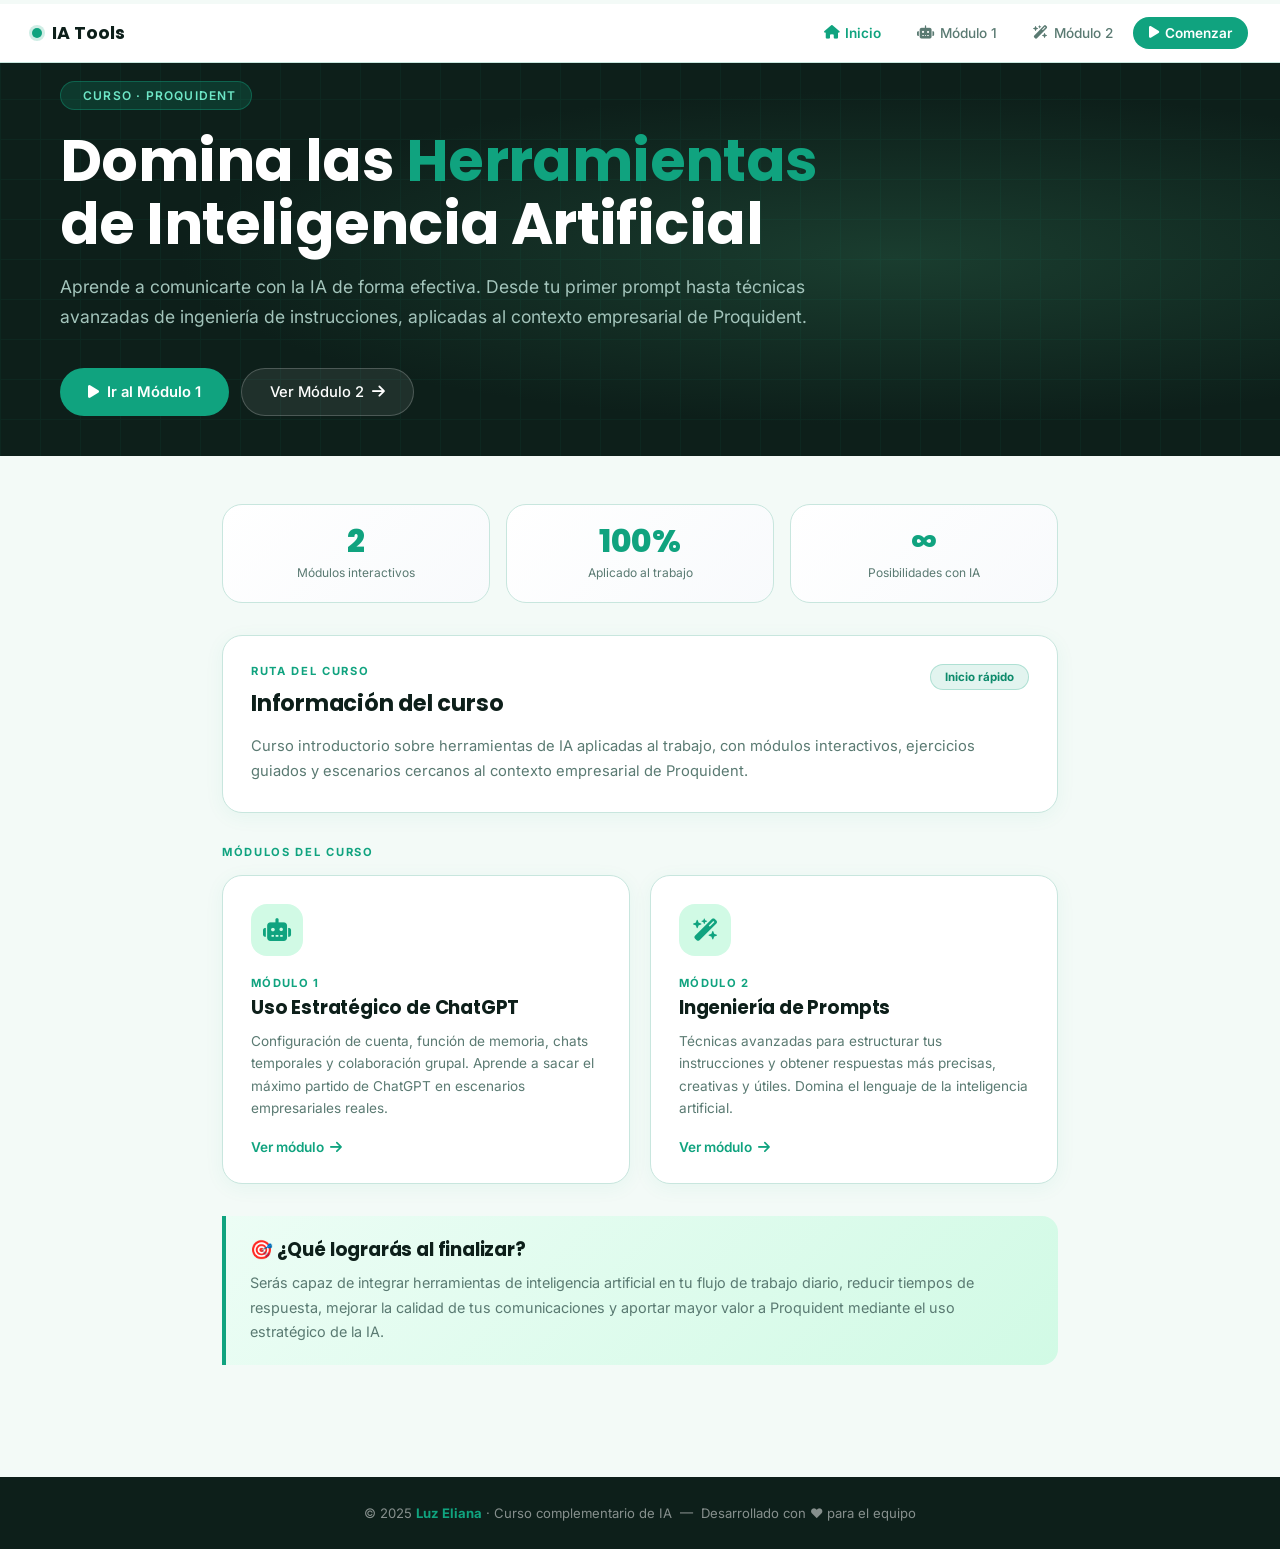
==== Index.html @ 1dbb69ea "Subir proyecto" ====
<!DOCTYPE html>
<html lang="es">

<head>
  <meta charset="UTF-8">
  <meta name="viewport" content="width=device-width, initial-scale=1.0">
  <meta name="description"
    content="Curso introductorio sobre herramientas de IA aplicadas al trabajo en Proquident. Aprende ChatGPT e ingeniería de prompts.">
  <title>Curso IA  · Proquident</title>
  <link rel="preconnect" href="https://fonts.googleapis.com">
  <link rel="preconnect" href="https://fonts.gstatic.com" crossorigin>
  <link
    href="https://fonts.googleapis.com/css2?family=Inter:opsz,wght@14..32,300;14..32,400;14..32,500;14..32,600;14..32,700&family=Poppins:wght@500;600;700;800&display=swap"
    rel="stylesheet">
  <link rel="stylesheet" href="https://cdnjs.cloudflare.com/ajax/libs/font-awesome/6.4.0/css/all.min.css">
  <link rel="stylesheet" href="CSS/styleindex.css">
  <link rel="stylesheet" href="CSS/style.css">
 
</head>

<body style="background: var(--bg);">

  <div id="progress-bar"></div>

  <!-- NAV -->
  <nav class="top-nav">
    <a href="#" class="nav-brand">
      <div class="nav-brand-dot"></div>
      IA Tools
    </a>
    <ul class="nav-links">
      <li><a href="#" class="active"><i class="fa-solid fa-house"></i> Inicio</a></li>
      <li><a href="Modulo1.html"><i class="fa-solid fa-robot"></i> Módulo 1</a></li>
      <li><a href="pagina2.html"><i class="fa-solid fa-wand-magic-sparkles"></i> Módulo 2</a></li>
      <li><a href="Modulo1.html" class="nav-cta"><i class="fa-solid fa-play"></i> Comenzar</a></li>
    </ul>
  </nav>

  <!-- HERO -->
  <header class="hero">
    <div class="hero-grid"></div>
    <div class="hero-inner">
      <div class="hero-badge"><i class="fa-solid fa-sparkles"></i> Curso · Proquident</div>
      <h1>Domina las <span>Herramientas</span><br>de Inteligencia Artificial</h1>
      <p class="hero-desc">
        Aprende a comunicarte con la IA de forma efectiva. Desde tu primer prompt hasta técnicas avanzadas de
        ingeniería de instrucciones, aplicadas al contexto empresarial de Proquident.
      </p>
      <div class="hero-actions">
        <a href="Modulo1.html" class="btn-hero-primary">
          <i class="fa-solid fa-play"></i> Ir al Módulo 1
        </a>
        <a href="pagina2.html" class="btn-hero-outline">
          Ver Módulo 2 <i class="fa-solid fa-arrow-right"></i>
        </a>
      </div>
    </div>
  </header>

  <!-- MAIN -->
  <main class="index-main">

    <!-- Stats -->
    <div class="stats-row reveal">
      <div class="stat-card">
        <div class="stat-number">2</div>
        <div class="stat-label">Módulos interactivos</div>
      </div>
      <div class="stat-card">
        <div class="stat-number">100%</div>
        <div class="stat-label">Aplicado al trabajo</div>
      </div>
      <div class="stat-card">
        <div class="stat-number">∞</div>
        <div class="stat-label">Posibilidades con IA</div>
      </div>
    </div>

    <!-- Course info panel -->
    <div class="info-panel reveal">
      <div class="info-panel-header">
        <div>
          <span class="section-label">Ruta del curso</span>
          <h2>Información del curso</h2>
        </div>
        <span class="badge-pill">Inicio rápido</span>
      </div>
      <p>Curso introductorio sobre herramientas de IA aplicadas al trabajo, con módulos interactivos, ejercicios
        guiados y escenarios cercanos al contexto empresarial de Proquident.</p>
    </div>

    <!-- Modules grid -->
    <span class="section-label reveal" style="margin-bottom: 16px; display: block;">Módulos del curso</span>
    <div class="modules-grid">
      <a href="Modulo1.html" class="module-card reveal">
        <div class="module-card-icon">
          <i class="fa-solid fa-robot"></i>
        </div>
        <div class="module-num">Módulo 1</div>
        <h3>Uso Estratégico de ChatGPT</h3>
        <p>Configuración de cuenta, función de memoria, chats temporales y colaboración grupal. Aprende a sacar el
          máximo partido de ChatGPT en escenarios empresariales reales.</p>
        <span class="module-card-link">Ver módulo <i class="fa-solid fa-arrow-right"></i></span>
      </a>

      <a href="pagina2.html" class="module-card reveal">
        <div class="module-card-icon">
          <i class="fa-solid fa-wand-magic-sparkles"></i>
        </div>
        <div class="module-num">Módulo 2</div>
        <h3>Ingeniería de Prompts</h3>
        <p>Técnicas avanzadas para estructurar tus instrucciones y obtener respuestas más precisas, creativas y
          útiles. Domina el lenguaje de la inteligencia artificial.</p>
        <span class="module-card-link">Ver módulo <i class="fa-solid fa-arrow-right"></i></span>
      </a>
    </div>

    <!-- Objective -->
    <div class="objective-block reveal">
      <h2>🎯 ¿Qué lograrás al finalizar?</h2>
      <p>Serás capaz de integrar herramientas de inteligencia artificial en tu flujo de trabajo diario, reducir
        tiempos de respuesta, mejorar la calidad de tus comunicaciones y aportar mayor valor a Proquident mediante el
        uso estratégico de la IA.</p>
    </div>

  </main>

  <!-- FOOTER -->
  <footer class="site-footer">
    © 2025 <strong>Luz Eliana</strong> · Curso complementario de IA &nbsp;—&nbsp; Desarrollado con ♥ para el equipo
  </footer>

  <script>
    // Progress bar
    window.addEventListener('scroll', () => {
      const doc = document.documentElement;
      const scrolled = doc.scrollTop / (doc.scrollHeight - doc.clientHeight);
      document.getElementById('progress-bar').style.width = (scrolled * 100) + '%';
    });

    // Reveal on scroll
    const reveals = document.querySelectorAll('.reveal');
    const observer = new IntersectionObserver(entries => {
      entries.forEach((entry, i) => {
        if (entry.isIntersecting) {
          setTimeout(() => entry.target.classList.add('visible'), i * 80);
        }
      });
    }, { threshold: 0.1 });
    reveals.forEach(el => observer.observe(el));
  </script>

</body>

</html>
---- CSS/styleindex.css ----
/* ── Estilos exclusivos del Index ── */

    /* Barra de progreso de lectura */
    #progress-bar {
      position: fixed;
      top: 0;
      left: 0;
      height: 4px;
      background: linear-gradient(90deg, var(--green), #ff6b35);
      width: 0%;
      transition: width .2s ease;
      z-index: 1000;
    }

    /* ── NAV ── */
    .top-nav {
      background: #fff;
      border-bottom: 1px solid var(--border);
      position: sticky;
      top: 4px;
      z-index: 100;
      padding: 0 32px;
      display: flex;
      align-items: center;
      justify-content: space-between;
    }

    .nav-brand {
      display: flex;
      align-items: center;
      gap: 10px;
      font-family: 'Poppins', sans-serif;
      font-weight: 700;
      font-size: 1.1rem;
      color: var(--ink);
      padding: 16px 0;
      text-decoration: none;
    }

    .nav-brand-dot {
      width: 10px;
      height: 10px;
      background: var(--green);
      border-radius: 50%;
      box-shadow: 0 0 0 3px rgba(16, 163, 127, 0.2);
    }

    .nav-links {
      display: flex;
      align-items: center;
      gap: 4px;
      list-style: none;
    }

    .nav-links a {
      display: inline-flex;
      align-items: center;
      gap: 6px;
      padding: 8px 16px;
      border-radius: 999px;
      font-family: 'Inter', sans-serif;
      font-size: .85rem;
      font-weight: 500;
      color: var(--muted);
      text-decoration: none;
      transition: all .2s;
    }

    .nav-links a:hover {
      color: var(--green);
      background: var(--light-mint);
    }

    .nav-links a.active {
      color: var(--green);
      font-weight: 600;
    }

    .nav-cta {
      background: var(--green) !important;
      color: #fff !important;
      font-weight: 600 !important;
    }

    .nav-cta:hover {
      background: var(--green-d) !important;
      box-shadow: 0 4px 14px rgba(16, 163, 127, .3);
    }

    @media (max-width: 640px) {
      .top-nav {
        padding: 0 16px;
      }

      .nav-links {
        gap: 2px;
      }

      .nav-links a {
        padding: 6px 10px;
        font-size: .78rem;
      }
    }

    /* ── HERO (mismo estilo que Módulo 1) ── */
    .hero {
      background: var(--ink);
      color: #fff;
      padding: 60px 32px 64px;
      position: relative;
      overflow: hidden;
    }

    .hero::before {
      content: '';
      position: absolute;
      inset: 0;
      background: radial-gradient(ellipse 80% 60% at 60% 50%, #1a3d2f 0%, transparent 70%);
    }

    .hero-grid {
      position: absolute;
      inset: 0;
      opacity: .06;
      background-image: linear-gradient(var(--green) 1px, transparent 1px),
        linear-gradient(90deg, var(--green) 1px, transparent 1px);
      background-size: 40px 40px;
    }

    .hero-inner {
      position: relative;
      max-width: 900px;
      margin: 0 auto;
    }

    .hero-badge {
      display: inline-flex;
      align-items: center;
      gap: 8px;
      background: rgba(16, 163, 127, .2);
      border: 1px solid rgba(16, 163, 127, .4);
      color: #6ee7c7;
      font-size: .75rem;
      font-weight: 600;
      letter-spacing: .1em;
      text-transform: uppercase;
      padding: 6px 14px;
      border-radius: 999px;
      margin-bottom: 24px;
    }

    .hero h1 {
      font-family: 'Poppins', sans-serif;
      font-size: clamp(2rem, 5vw, 3.4rem);
      font-weight: 800;
      line-height: 1.1;
      margin-bottom: 16px;
    }

    .hero h1 span {
      color: var(--green);
    }

    .hero-desc {
      font-size: 1.05rem;
      color: #a3c4bb;
      max-width: 680px;
      line-height: 1.7;
      margin-bottom: 36px;
    }

    .hero-actions {
      display: flex;
      flex-wrap: wrap;
      gap: 12px;
    }

    .btn-hero-primary {
      display: inline-flex;
      align-items: center;
      gap: 8px;
      background: var(--green);
      color: #fff;
      font-family: 'Inter', sans-serif;
      font-size: .92rem;
      font-weight: 600;
      padding: 14px 28px;
      border-radius: 999px;
      text-decoration: none;
      transition: all .2s;
    }

    .btn-hero-primary:hover {
      background: var(--green-d);
      transform: translateY(-1px);
      box-shadow: 0 8px 24px rgba(16, 163, 127, .4);
    }

    .btn-hero-outline {
      display: inline-flex;
      align-items: center;
      gap: 8px;
      background: rgba(255, 255, 255, .08);
      color: #fff;
      font-family: 'Inter', sans-serif;
      font-size: .92rem;
      font-weight: 500;
      padding: 14px 28px;
      border-radius: 999px;
      border: 1px solid rgba(255, 255, 255, .2);
      text-decoration: none;
      transition: all .2s;
    }

    .btn-hero-outline:hover {
      background: rgba(255, 255, 255, .14);
    }

    /* ── MAIN CONTENT ── */
    .index-main {
      max-width: 900px;
      margin: 0 auto;
      padding: 48px 32px 80px;
    }

    @media (max-width: 768px) {
      .index-main {
        padding: 32px 16px 64px;
      }
    }

    /* Section label */
    .section-label {
      font-size: .7rem;
      font-weight: 700;
      letter-spacing: .15em;
      text-transform: uppercase;
      color: var(--green);
      margin-bottom: 6px;
      display: block;
    }

    /* Module cards grid */
    .modules-grid {
      display: grid;
      grid-template-columns: 1fr 1fr;
      gap: 20px;
      margin-bottom: 32px;
    }

    @media (max-width: 640px) {
      .modules-grid {
        grid-template-columns: 1fr;
      }
    }

    .module-card {
      background: var(--card);
      border: 1px solid var(--border);
      border-radius: 20px;
      padding: 28px;
      box-shadow: 0 4px 20px rgba(16, 163, 127, .06);
      transition: transform .2s, box-shadow .2s, border-color .2s;
      text-decoration: none;
      color: inherit;
      display: flex;
      flex-direction: column;
    }

    .module-card:hover {
      transform: translateY(-3px);
      box-shadow: 0 8px 30px rgba(16, 163, 127, .14);
      border-color: var(--green);
    }

    .module-card-icon {
      width: 52px;
      height: 52px;
      background: var(--green-l);
      border-radius: 16px;
      display: flex;
      align-items: center;
      justify-content: center;
      margin-bottom: 20px;
    }

    .module-card-icon i {
      font-size: 1.4rem;
      color: var(--green);
    }

    .module-num {
      font-size: .7rem;
      font-weight: 700;
      letter-spacing: .12em;
      text-transform: uppercase;
      color: var(--green);
      margin-bottom: 6px;
    }

    .module-card h3 {
      font-family: 'Poppins', sans-serif;
      font-size: 1.15rem;
      font-weight: 700;
      color: var(--ink);
      margin-bottom: 10px;
      line-height: 1.3;
    }

    .module-card p {
      font-size: .85rem;
      color: var(--muted);
      line-height: 1.65;
      flex: 1;
      margin-bottom: 20px;
    }

    .module-card-link {
      display: inline-flex;
      align-items: center;
      gap: 6px;
      font-size: .85rem;
      font-weight: 600;
      color: var(--green);
      transition: gap .2s;
    }

    .module-card:hover .module-card-link {
      gap: 10px;
    }

    /* Info panel (single wide) */
    .info-panel {
      background: var(--card);
      border: 1px solid var(--border);
      border-radius: 20px;
      padding: 28px;
      box-shadow: 0 4px 20px rgba(16, 163, 127, .06);
      margin-bottom: 32px;
    }

    .info-panel-header {
      display: flex;
      align-items: flex-start;
      justify-content: space-between;
      gap: 16px;
      margin-bottom: 14px;
    }

    .info-panel-header h2 {
      font-family: 'Poppins', sans-serif;
      font-size: 1.4rem;
      font-weight: 700;
      color: var(--ink);
    }

    .badge-pill {
      flex-shrink: 0;
      background: rgba(16, 163, 127, .12);
      color: var(--green-d);
      border: 1px solid rgba(16, 163, 127, .25);
      font-size: .72rem;
      font-weight: 700;
      padding: 5px 14px;
      border-radius: 999px;
    }

    .info-panel>p {
      font-size: .92rem;
      color: var(--muted);
      line-height: 1.7;
    }

    /* Objective highlight */
    .objective-block {
      background: linear-gradient(135deg, #ecfdf5, #d1fae5);
      border-left: 4px solid var(--green);
      border-radius: 0 16px 16px 0;
      padding: 20px 24px;
      margin-bottom: 32px;
    }

    .objective-block h2 {
      font-family: 'Poppins', sans-serif;
      font-size: 1.15rem;
      font-weight: 700;
      color: var(--ink);
      margin-bottom: 8px;
    }

    .objective-block p {
      font-size: .9rem;
      color: var(--muted);
      line-height: 1.7;
    }

    /* Stats row */
    .stats-row {
      display: grid;
      grid-template-columns: repeat(3, 1fr);
      gap: 16px;
      margin-bottom: 32px;
    }

    @media (max-width: 500px) {
      .stats-row {
        grid-template-columns: 1fr;
      }
    }

    .stat-card {
      background: linear-gradient(135deg, #fff 0%, var(--soft-gray) 100%);
      border: 1px solid var(--border);
      border-radius: 20px;
      padding: 20px;
      text-align: center;
      transition: transform .2s;
    }

    .stat-card:hover {
      transform: translateY(-3px);
    }

    .stat-number {
      font-family: 'Poppins', sans-serif;
      font-size: 2rem;
      font-weight: 800;
      color: var(--green);
      line-height: 1;
    }

    .stat-label {
      font-size: .78rem;
      color: var(--muted);
      margin-top: 8px;
      line-height: 1.4;
    }

    /* Footer */
    .site-footer {
      background: var(--ink);
      color: rgba(255, 255, 255, .5);
      text-align: center;
      padding: 28px 32px;
      font-size: .82rem;
      font-family: 'Inter', sans-serif;
    }

    .site-footer strong {
      color: var(--green);
    }

    /* Reveal animation */
    .reveal {
      opacity: 0;
      transform: translateY(20px);
      transition: opacity .5s ease, transform .5s ease;
    }

    .reveal.visible {
      opacity: 1;
      transform: translateY(0);
    }
---- CSS/style.css ----
/* ============================================
           CSS OPTIMIZADO - Solo estilos que se usan
        ============================================ */
:root {
    --green: #10a37f;
    --green-d: #0d8a6b;
    --green-l: #d1fae5;
    --ink: #0d1f1a;
    --muted: #5a7a72;
    --bg: #f3faf7;
    --card: #ffffff;
    --border: #c8e6de;
    --accent: #ff6b35;
    --soft-gray: #f8fafc;
    --light-mint: #ecfdf5;
}

*,
*::before,
*::after {
    box-sizing: border-box;
    margin: 0;
    padding: 0;
}

body {
    color: var(--ink);
    overflow-x: hidden;
    font-family: 'Inter', sans-serif;
}

h1,
h2,
h3,
.section-title,
.hero h1,
.case-title,
.stat-number,
.timeline .tl-year {
    font-family: 'Poppins', sans-serif;
    font-weight: 700;
    letter-spacing: -0.01em;
}

/* Progress Bar */
#progress-bar {
    position: fixed;
    top: 0;
    left: 0;
    height: 4px;
    background: linear-gradient(90deg, var(--green), var(--accent));
    width: 0%;
    transition: width .3s ease;
    z-index: 1000;
}

/* Toast */
#toast {
    position: fixed;
    bottom: 24px;
    right: 24px;
    background: var(--ink);
    color: #fff;
    padding: 12px 20px;
    border-radius: 12px;
    font-size: .85rem;
    transform: translateY(80px);
    opacity: 0;
    transition: all .3s;
    z-index: 9999;
    display: flex;
    align-items: center;
    gap: 10px;
}

#toast.show {
    transform: translateY(0);
    opacity: 1;
}

#toast i {
    color: var(--green);
}

/* Hero */
.hero {
    background: var(--ink);
    color: #fff;
    padding: 20px 22px 40px;
    position: relative;
    overflow: hidden;
}

.hero::before {
    content: '';
    position: absolute;
    inset: 0;
    background: radial-gradient(ellipse 80% 60% at 70% 50%, #1a3d2f 0%, transparent 70%);
}

.hero-grid {
    position: absolute;
    inset: 0;
    opacity: .06;
    background-image: linear-gradient(var(--green) 1px, transparent 1px),
        linear-gradient(90deg, var(--green) 1px, transparent 1px);
    background-size: 40px 40px;
}

.hero-inner {
    position: relative;
    max-width: 1200px;
    margin: 0 auto;
    padding: 0 20px;
}

.hero-badge {
    display: inline-flex;
    align-items: center;
    gap: 8px;
    background: rgba(16, 163, 127, .2);
    border: 1px solid rgba(16, 163, 127, .4);
    color: #6ee7c7;
    font-size: .75rem;
    font-weight: 600;
    letter-spacing: .1em;
    text-transform: uppercase;
    padding: 6px 14px;
    border-radius: 999px;
    margin-bottom: 20px;
}

.hero h1 {
    font-size: clamp(2rem, 5vw, 3.6rem);
    line-height: 1.1;
    margin-bottom: 16px;
}

.hero h1 span {
    color: var(--green);
}

.hero p {
    font-size: 1.1rem;
    color: #a3c4bb;
    max-width: 760px;
    line-height: 1.7;
}

/* Tab Nav */
.tab-nav {
    background: #fff;
    border-bottom: 1px solid var(--border);
    position: sticky;
    top: 4px;
    z-index: 100;
    padding: 0 24px;
    overflow-x: auto;
    white-space: nowrap;
}

.tab-nav::-webkit-scrollbar {
    height: 0;
}

.tab-btn {
    display: inline-flex;
    align-items: center;
    gap: 8px;
    padding: 16px 20px;
    border: none;
    background: none;
    font-family: 'Inter', sans-serif;
    font-size: .85rem;
    font-weight: 500;
    color: var(--muted);
    cursor: pointer;
    border-bottom: 3px solid transparent;
    transition: all .2s;
    white-space: nowrap;
}

.tab-btn:hover {
    color: var(--green);
}

.tab-btn.active {
    color: var(--green);
    border-bottom-color: var(--green);
    font-weight: 600;
}

.tab-btn i {
    font-size: .9rem;
}

/* Main Layout */
main {
    max-width: 1200px;
    margin: 0 auto;
    padding: 40px 24px 80px;
}

@media (max-width: 768px) {
    main {
        padding: 24px 16px 60px;
    }
}

/* Sections */
.section {
    display: none;
    animation: fadeUp .4s ease;
}

.section.active {
    display: block;
}

@keyframes fadeUp {
    from {
        opacity: 0;
        transform: translateY(16px);
    }

    to {
        opacity: 1;
        transform: translateY(0);
    }
}

.section-header {
    margin-bottom: 32px;
}

.section-label {
    font-size: .7rem;
    font-weight: 700;
    letter-spacing: .15em;
    text-transform: uppercase;
    color: var(--green);
    margin-bottom: 8px;
}

.section-title {
    font-size: 2rem;
    font-weight: 800;
    color: var(--ink);
    line-height: 1.2;
}

@media (max-width: 640px) {
    .section-title {
        font-size: 1.5rem;
    }
}

.section-desc {
    color: var(--muted);
    margin-top: 10px;
    line-height: 1.7;
    font-size: .95rem;
    text-align: justify;
}

/* Cards */
.card {
    background: var(--card);
    border: 1px solid var(--border);
    border-radius: 20px;
    padding: 28px;
    box-shadow: 0 4px 20px rgba(16, 163, 127, .06);
    transition: transform .2s, box-shadow .2s;
}

.card:hover {
    transform: translateY(-2px);
    box-shadow: 0 8px 30px rgba(16, 163, 127, .12);
}

@media (max-width: 640px) {
    .card {
        padding: 20px;
    }
}

/* Grids */
.grid-2 {
    display: grid;
    grid-template-columns: 1fr 1fr;
    gap: 20px;
}

@media (max-width: 768px) {
    .grid-2 {
        grid-template-columns: 1fr;
        gap: 16px;
    }
}

/* Icon Box */
.icon-box {
    width: 48px;
    height: 48px;
    border-radius: 14px;
    background: var(--green-l);
    display: flex;
    align-items: center;
    justify-content: center;
    margin-bottom: 16px;
}

.icon-box i {
    color: var(--green);
    font-size: 1.2rem;
}

/* Step List */
.step-list {
    list-style: none;
}

.step-list li {
    display: flex;
    align-items: flex-start;
    gap: 14px;
    padding: 14px 0;
    border-bottom: 1px solid #f0f0f0;
}

.step-list li:last-child {
    border: none;
}

.step-num {
    min-width: 28px;
    height: 28px;
    border-radius: 50%;
    background: var(--ink);
    color: #fff;
    display: flex;
    align-items: center;
    justify-content: center;
    font-size: .75rem;
    font-weight: 700;
    flex-shrink: 0;
    margin-top: 2px;
}

.step-text strong {
    display: block;
    font-size: .9rem;
    margin-bottom: 2px;
}

.step-text p {
    font-size: .83rem;
    color: var(--muted);
    line-height: 1.5;
}

/* Accordion */
.accordion {
    border: 1px solid var(--border);
    border-radius: 16px;
    overflow: hidden;
}

.acc-item {
    border-bottom: 1px solid var(--border);
}

.acc-item:last-child {
    border: none;
}

.acc-trigger {
    width: 100%;
    display: flex;
    align-items: center;
    justify-content: space-between;
    padding: 18px 24px;
    background: none;
    border: none;
    cursor: pointer;
    font-family: 'Inter', sans-serif;
    font-size: .9rem;
    font-weight: 500;
    color: var(--ink);
    text-align: left;
    transition: background .2s;
}

.acc-trigger:hover {
    background: var(--green-l);
}

.acc-trigger .chevron {
    transition: transform .3s;
    color: var(--green);
}

.acc-trigger.open .chevron {
    transform: rotate(180deg);
}

.acc-body {
    display: none;
    padding: 0 24px 20px;
    font-size: .88rem;
    color: var(--muted);
    line-height: 1.7;
}

.acc-body.open {
    display: block;
}

/* Highlight Box */
.highlight {
    background: linear-gradient(135deg, #ecfdf5, #d1fae5);
    border-left: 4px solid var(--green);
    border-radius: 0 12px 12px 0;
    padding: 16px 20px;
    margin: 20px 0;
    font-size: .88rem;
    line-height: 1.7;
}

.highlight strong {
    color: var(--green-d);
}

/* Tip Box */
.tip-box {
    background: #fffbeb;
    border: 1px solid #fde68a;
    border-radius: 12px;
    padding: 14px 18px;
    font-size: .83rem;
    color: #92400e;
    line-height: 1.6;
    display: flex;
    gap: 10px;
    align-items: flex-start;
    margin: 16px 0;
}

.tip-box i {
    flex-shrink: 0;
    color: #f59e0b;
    margin-top: 2px;
}

/* Form Elements */
.form-group {
    margin-bottom: 16px;
}

.form-label {
    font-size: .8rem;
    font-weight: 600;
    color: var(--ink);
    margin-bottom: 6px;
    display: block;
}

.form-input,
.form-textarea {
    width: 100%;
    padding: 14px 16px;
    border: 1.5px solid var(--border);
    border-radius: 12px;
    font-family: 'Inter', sans-serif;
    font-size: .9rem;
    color: var(--ink);
    background: #fff;
    outline: none;
    transition: border-color .2s, box-shadow .2s;
}

.form-input:focus,
.form-textarea:focus {
    border-color: var(--green);
    box-shadow: 0 0 0 4px rgba(16, 163, 127, .12);
}

.form-textarea {
    resize: vertical;
    min-height: 90px;
}

/* Buttons */
.btn {
    display: inline-flex;
    align-items: center;
    gap: 8px;
    padding: 14px 28px;
    border-radius: 999px;
    border: none;
    font-family: 'Inter', sans-serif;
    font-size: .9rem;
    font-weight: 600;
    cursor: pointer;
    transition: all .2s;
}

.btn-primary {
    background: var(--green);
    color: #fff;
}

.btn-primary:hover {
    background: var(--green-d);
    transform: translateY(-1px);
    box-shadow: 0 6px 20px rgba(16, 163, 127, .3);
}

.btn-secondary {
    background: transparent;
    color: var(--green);
    border: 2px solid var(--green);
}

.btn-secondary:hover {
    background: var(--green-l);
}

.btn:disabled {
    opacity: .6;
    cursor: not-allowed;
    transform: none !important;
}

.btn-full {
    width: 100%;
    justify-content: center;
}

/* AI Result Box */
.ai-result {
    background: var(--light-mint);
    border: 1px solid var(--border);
    color: var(--ink);
    border-radius: 16px;
    padding: 24px;
    font-size: .88rem;
    line-height: 1.8;
    position: relative;
    margin-top: 20px;
}

.ai-result-label {
    font-size: .7rem;
    font-weight: 700;
    letter-spacing: .12em;
    text-transform: uppercase;
    color: var(--green);
    margin-bottom: 12px;
    display: flex;
    align-items: center;
    gap: 8px;
}

.ai-result-label::before {
    content: '';
    width: 6px;
    height: 6px;
    border-radius: 50%;
    background: var(--green);
    animation: blink 1.5s ease infinite;
}

@keyframes blink {

    0%,
    100% {
        opacity: 1;
    }

    50% {
        opacity: .3;
    }
}

.copy-btn {
    position: absolute;
    top: 16px;
    right: 16px;
    background: rgba(16, 163, 127, .1);
    border: 1px solid var(--border);
    color: var(--green-d);
    font-size: .75rem;
    padding: 6px 12px;
    border-radius: 8px;
    cursor: pointer;
    transition: background .2s;
}

.copy-btn:hover {
    background: var(--green-l);
}

/* Spinner */
.spinner {
    width: 18px;
    height: 18px;
    border: 2px solid rgba(255, 255, 255, .4);
    border-top-color: #fff;
    border-radius: 50%;
    animation: spin .8s linear infinite;
    display: inline-block;
}

@keyframes spin {
    to {
        transform: rotate(360deg);
    }
}

/* Chat Demo */
.demo-chat-card {
    background: #fff;
    border: 1px solid var(--border);
    border-radius: 16px;
    overflow: hidden;
}

.chat-topbar {
    background: var(--green-l);
    padding: 12px 18px;
    display: flex;
    align-items: center;
    gap: 10px;
}

.chat-dot {
    width: 10px;
    height: 10px;
    border-radius: 50%;
    background: var(--green);
}

.chat-messages {
    padding: 20px;
    min-height: 200px;
}

.msg {
    display: flex;
    gap: 10px;
    margin-bottom: 14px;
}

.msg.user {
    flex-direction: row-reverse;
}

.msg-avatar {
    width: 32px;
    height: 32px;
    border-radius: 50%;
    flex-shrink: 0;
    display: flex;
    align-items: center;
    justify-content: center;
    font-size: .75rem;
    font-weight: 700;
}

.msg.user .msg-avatar {
    background: var(--green);
    color: #fff;
}

.msg.ai .msg-avatar {
    background: var(--muted);
    color: #fff;
}

.msg-bubble {
    max-width: 75%;
    padding: 12px 16px;
    border-radius: 16px;
    font-size: .85rem;
    line-height: 1.6;
}

.msg.user .msg-bubble {
    background: var(--green);
    color: #fff;
    border-bottom-right-radius: 4px;
}

.msg.ai .msg-bubble {
    background: var(--soft-gray);
    color: var(--ink);
    border: 1px solid var(--border);
    border-bottom-left-radius: 4px;
}

/* Feature Badge */
.feature-badge {
    display: flex;
    align-items: center;
    gap: 12px;
    background: #fff;
    border: 1px solid var(--border);
    border-radius: 12px;
    padding: 14px 18px;
}

.feature-badge .fb-icon {
    width: 40px;
    height: 40px;
    border-radius: 10px;
    background: var(--green-l);
    display: flex;
    align-items: center;
    justify-content: center;
    flex-shrink: 0;
}

.feature-badge .fb-icon i {
    color: var(--green);
}

.feature-badge .fb-text strong {
    font-size: .88rem;
    display: block;
}

.feature-badge .fb-text span {
    font-size: .78rem;
    color: var(--muted);
}

/* Case Card */
.case-card {
    background: var(--soft-gray);
    border: 1px solid var(--border);
    color: var(--ink);
    border-radius: 20px;
    padding: 28px;
    position: relative;
    overflow: hidden;
}

.case-card::before {
    content: '';
    position: absolute;
    top: -40px;
    right: -40px;
    width: 140px;
    height: 140px;
    border-radius: 50%;
    background: rgba(16, 163, 127, .05);
}

.case-tag {
    display: inline-block;
    background: var(--green-l);
    color: var(--green-d);
    font-size: .7rem;
    font-weight: 700;
    letter-spacing: .1em;
    text-transform: uppercase;
    padding: 4px 12px;
    border-radius: 999px;
    margin-bottom: 12px;
}

.case-title {
    font-size: 1.3rem;
    font-weight: 700;
    margin-bottom: 10px;
}

.case-task {
    background: var(--light-mint);
    border-radius: 10px;
    padding: 12px 16px;
    font-size: .82rem;
    color: var(--ink);
    line-height: 1.5;
    border-left: 3px solid var(--green);
}

/* Roles Grid */
.roles-grid {
    display: grid;
    grid-template-columns: 1fr 1fr;
    gap: 12px;
    margin: 20px 0;
}

@media (max-width: 500px) {
    .roles-grid {
        grid-template-columns: 1fr;
    }
}

.role-card {
    background: var(--green-l);
    border-radius: 14px;
    padding: 16px;
    border-left: 4px solid var(--green);
}

.role-card strong {
    font-size: .88rem;
    display: block;
    color: var(--ink);
    margin-bottom: 4px;
}

.role-card span {
    font-size: .78rem;
    color: var(--muted);
    line-height: 1.5;
}

/* Timeline */
.timeline {
    position: relative;
    padding-left: 32px;
}

.timeline::before {
    content: '';
    position: absolute;
    left: 8px;
    top: 8px;
    bottom: 0;
    width: 2px;
    background: var(--border);
}

.tl-item {
    position: relative;
    margin-bottom: 24px;
}

.tl-dot {
    position: absolute;
    left: -28px;
    top: 4px;
    width: 14px;
    height: 14px;
    border-radius: 50%;
    background: var(--green);
    border: 3px solid #fff;
    box-shadow: 0 0 0 2px var(--green);
}

.tl-year {
    font-size: .72rem;
    font-weight: 700;
    color: var(--green);
    margin-bottom: 2px;
}

.tl-text {
    font-size: .85rem;
    color: var(--ink);
    line-height: 1.5;
}

/* Intro Visual */
.intro-visual img {
    max-width: 100px;
    margin-bottom: 12px;
    opacity: 0.9;
}

/* Task Badge */
.task-badge {
    background: #ffedd5;
    border-radius: 30px;
    padding: 6px 14px;
    display: inline-flex;
    align-items: center;
    gap: 8px;
    font-size: .75rem;
    font-weight: 700;
    color: #b45309;
    margin-bottom: 12px;
}

/* Nav Footer */
.nav-footer {
    display: flex;
    justify-content: space-between;
    align-items: center;
    margin-top: 48px;
    padding-top: 24px;
    border-top: 1px solid var(--border);
}

.nav-footer button {
    display: inline-flex;
    align-items: center;
    gap: 8px;
    background: none;
    border: 1.5px solid var(--border);
    padding: 10px 20px;
    border-radius: 999px;
    cursor: pointer;
    font-family: 'Inter', sans-serif;
    font-size: .85rem;
    font-weight: 500;
    color: var(--muted);
    transition: all .2s;
}

.nav-footer button:hover {
    border-color: var(--green);
    color: var(--green);
}

.nav-footer button.primary-nav {
    background: var(--green);
    color: #fff;
    border-color: var(--green);
}

.nav-footer button.primary-nav:hover {
    background: var(--green-d);
}

@media (max-width: 640px) {
    .nav-footer button {
        padding: 8px 14px;
        font-size: .75rem;
    }
}

/* Memory Section */
.memory-stats {
    display: grid;
    grid-template-columns: repeat(auto-fit, minmax(180px, 1fr));
    gap: 16px;
    margin-bottom: 24px;
}

.stat-card {
    background: linear-gradient(135deg, #fff 0%, var(--soft-gray) 100%);
    border: 1px solid var(--border);
    border-radius: 20px;
    padding: 20px;
    text-align: center;
    transition: transform 0.2s;
}

.stat-card:hover {
    transform: translateY(-3px);
}

.stat-number {
    font-family: 'Poppins', sans-serif;
    font-size: 2rem;
    font-weight: 800;
    color: var(--green);
    line-height: 1;
}

.stat-label {
    font-size: 0.75rem;
    color: var(--muted);
    margin-top: 8px;
}

.memory-explanation {
    background: linear-gradient(135deg, var(--light-mint) 0%, #fff 100%);
    border-radius: 20px;
    padding: 24px;
    margin-bottom: 24px;
    border-left: 4px solid var(--green);
}

.memory-features {
    display: flex;
    flex-wrap: wrap;
    gap: 12px;
    margin: 16px 0;
}

.memory-badge {
    background: var(--green-l);
    padding: 6px 14px;
    border-radius: 30px;
    font-size: 0.8rem;
    font-weight: 500;
    color: var(--green-d);
    display: inline-flex;
    align-items: center;
    gap: 8px;
}

.question-grid {
    display: grid;
    grid-template-columns: repeat(auto-fit, minmax(280px, 1fr));
    gap: 12px;
    margin: 20px 0;
}

.question-item {
    background: var(--soft-gray);
    border: 1px solid var(--border);
    border-radius: 14px;
    padding: 16px;
    cursor: pointer;
    transition: all 0.2s;
    display: flex;
    align-items: center;
    gap: 12px;
}

.question-item:hover {
    background: var(--green-l);
    transform: translateX(4px);
}

.question-icon {
    width: 32px;
    height: 32px;
    background: var(--green-l);
    border-radius: 10px;
    display: flex;
    align-items: center;
    justify-content: center;
    color: var(--green);
    font-size: 0.9rem;
    flex-shrink: 0;
}

.question-text {
    font-size: 0.85rem;
    font-weight: 500;
    color: var(--ink);
    line-height: 1.4;
}

.instruction-steps {
    background: var(--soft-gray);
    border-radius: 16px;
    padding: 20px;
    margin: 20px 0;
}

.step-item {
    display: flex;
    gap: 16px;
    padding: 16px 0;
    border-bottom: 1px solid var(--border);
}

.step-item:last-child {
    border-bottom: none;
}

.step-number {
    width: 32px;
    height: 32px;
    background: var(--green);
    color: white;
    border-radius: 50%;
    display: flex;
    align-items: center;
    justify-content: center;
    font-weight: 700;
    font-size: 0.9rem;
    flex-shrink: 0;
}

.step-content {
    flex: 1;
}

.step-title {
    font-weight: 700;
    margin-bottom: 8px;
    color: var(--ink);
}

.example-box {
    background: #fff;
    border: 1px solid var(--border);
    border-radius: 12px;
    padding: 16px;
    margin: 12px 0;
    font-family: monospace;
    font-size: 0.85rem;
    color: var(--ink);
}

/* Chat Grupal Section */
.grupal-header {
    border-radius: 24px;
    padding: 28px;
    margin-bottom: 28px;
    border: 1px solid var(--border);
}

.concept-grid {
    display: grid;
    grid-template-columns: repeat(auto-fit, minmax(200px, 1fr));
    gap: 20px;
    margin: 24px 0;
}

.concept-card {
    border-radius: 16px;
    padding: 20px;
    text-align: center;
    transition: all 0.3s;
    border: 1px solid var(--border);
}

.concept-card:hover {
    transform: translateY(-4px);
    box-shadow: 0 8px 20px rgba(16, 163, 127, .1);
    border-color: var(--green);
}

.concept-icon {
    width: 48px;
    height: 48px;
    background: var(--green-l);
    border-radius: 14px;
    display: flex;
    align-items: center;
    justify-content: center;
    margin: 0 auto 12px;
}

.concept-icon i {
    font-size: 1.3rem;
    color: var(--green);
}

.concept-title {
    font-weight: 700;
    margin-bottom: 8px;
    color: var(--ink);
}

.concept-desc {
    font-size: 0.8rem;
    color: var(--muted);
    line-height: 1.5;
}

.steps-container {
    display: flex;
    flex-wrap: wrap;
    gap: 16px;
    margin: 24px 0;
}

.step-card {
    flex: 1;
    min-width: 180px;
    background: white;
    border: 1px solid var(--border);
    border-radius: 16px;
    padding: 20px;
    position: relative;
    transition: all 0.2s;
}

.step-card:hover {
    border-color: var(--green);
    box-shadow: 0 4px 12px rgba(0, 0, 0, .05);
}

.step-number-circle {
    width: 36px;
    height: 36px;
    background: var(--green);
    color: white;
    border-radius: 50%;
    display: flex;
    align-items: center;
    justify-content: center;
    font-weight: 700;
    font-size: 1.1rem;
    margin-bottom: 16px;
}

.step-card-title {
    font-weight: 700;
    margin-bottom: 8px;
    color: var(--ink);
}

.step-card-desc {
    font-size: 0.8rem;
    color: var(--muted);
    line-height: 1.5;
}

/* Layout 2 columnas para chat grupal */
.grupal-two-columns {
    display: flex;
    gap: 24px;
    margin-bottom: 24px;
    flex-wrap: wrap;
}

.grupal-left {
    flex: 1.2;
    min-width: 280px;
}

.grupal-right {
    flex: 1;
    min-width: 280px;
}

.chat-large {
    background: white;
    border: 1px solid var(--border);
    border-radius: 20px;
    overflow: hidden;
    box-shadow: 0 4px 20px rgba(0, 0, 0, 0.05);
}

.chat-header {
    background: var(--green);
    padding: 16px 20px;
    color: white;
    display: flex;
    align-items: center;
    gap: 12px;
}

.chat-header i {
    font-size: 1.2rem;
}

.chat-header span {
    font-weight: 600;
}

.chat-messages-large {
    padding: 20px;
    min-height: 320px;
    max-height: 400px;
    overflow-y: auto;
    background: #fafafa;
}

.message-row {
    display: flex;
    margin-bottom: 20px;
    gap: 12px;
}

.message-row.ai {
    justify-content: flex-start;
}

.message-row.user {
    justify-content: flex-end;
}

.message-bubble {
    max-width: 75%;
    padding: 14px 18px;
    border-radius: 20px;
    font-size: 0.85rem;
    line-height: 1.6;
}

.message-row.ai .message-bubble {
    background: white;
    border: 1px solid var(--border);
    color: var(--ink);
    border-bottom-left-radius: 4px;
}

.message-row.user .message-bubble {
    background: var(--green);
    color: white;
    border-bottom-right-radius: 4px;
}

.message-avatar {
    width: 36px;
    height: 36px;
    border-radius: 50%;
    display: flex;
    align-items: center;
    justify-content: center;
    font-size: 0.7rem;
    font-weight: 700;
    flex-shrink: 0;
}

.message-row.ai .message-avatar {
    background: var(--green-l);
    color: var(--green);
}

.message-row.user .message-avatar {
    background: var(--green);
    color: white;
}

.advantages-block {
    background: var(--soft-gray);
    border-radius: 20px;
    padding: 20px;
    margin-top: 20px;
}

.advantages-list-vertical {
    display: flex;
    flex-direction: column;
    gap: 16px;
}

.advantage-item {
    display: flex;
    align-items: center;
    gap: 14px;
    padding: 12px;
    background: white;
    border-radius: 14px;
    transition: all 0.2s;
}

.advantage-item:hover {
    transform: translateX(4px);
    box-shadow: 0 2px 8px rgba(0, 0, 0, 0.05);
}

.advantage-icon {
    width: 44px;
    height: 44px;
    background: var(--green-l);
    border-radius: 12px;
    display: flex;
    align-items: center;
    justify-content: center;
    flex-shrink: 0;
}

.advantage-icon i {
    font-size: 1.2rem;
    color: var(--green);
}

.advantage-info h4 {
    font-weight: 700;
    margin-bottom: 4px;
    color: var(--ink);
}

.advantage-info p {
    font-size: 0.75rem;
    color: var(--muted);
}

.activity-card {
    border-radius: 20px;
    padding: 24px;
    margin-top: 24px;
}

.activity-title {
    display: flex;
    align-items: center;
    gap: 10px;
    margin-bottom: 16px;
}

.practice-steps {
    background: var(--soft-gray);
    border-radius: 16px;
    padding: 20px;
    margin-top: 20px;
}

.practice-step {
    display: flex;
    gap: 12px;
    padding: 12px 0;
    border-bottom: 1px solid var(--border);
}

.practice-step:last-child {
    border-bottom: none;
}

.practice-num {
    width: 28px;
    height: 28px;
    background: var(--green);
    color: white;
    border-radius: 50%;
    display: flex;
    align-items: center;
    justify-content: center;
    font-size: 0.8rem;
    font-weight: 700;
    flex-shrink: 0;
}

/* Modal */
.modal {
    display: none;
    position: fixed;
    top: 0;
    left: 0;
    width: 100%;
    height: 100%;
    background: rgba(0, 0, 0, 0.7);
    z-index: 1000;
    justify-content: center;
    align-items: center;
    backdrop-filter: blur(4px);
}

.modal-content {
    background: white;
    border-radius: 24px;
    max-width: 450px;
    width: 90%;
    padding: 28px;
    position: relative;
    animation: modalFadeIn 0.3s ease;
    box-shadow: 0 20px 40px rgba(0, 0, 0, 0.2);
}

@keyframes modalFadeIn {
    from {
        opacity: 0;
        transform: scale(0.9);
    }

    to {
        opacity: 1;
        transform: scale(1);
    }
}

.modal-close {
    position: absolute;
    top: 16px;
    right: 20px;
    font-size: 24px;
    cursor: pointer;
    color: var(--muted);
    transition: color 0.2s;
}

.modal-close:hover {
    color: var(--green);
}

.modal-icon {
    width: 60px;
    height: 60px;
    background: var(--green-l);
    border-radius: 20px;
    display: flex;
    align-items: center;
    justify-content: center;
    margin-bottom: 20px;
}

.modal-icon i {
    font-size: 1.8rem;
    color: var(--green);
}

.modal-title {
    font-family: 'Poppins', sans-serif;
    font-size: 1.5rem;
    font-weight: 700;
    margin-bottom: 16px;
    color: var(--ink);
}

.modal-list {
    list-style: none;
    padding: 0;
}

.modal-list li {
    padding: 10px 0;
    border-bottom: 1px solid var(--border);
    display: flex;
    align-items: center;
    gap: 10px;
}

.modal-list li i {
    color: var(--green);
    width: 20px;
}

.context-clickable {
    cursor: pointer;
    transition: all 0.2s;
}

.context-clickable:hover {
    transform: translateY(-4px);
    box-shadow: 0 8px 20px rgba(16, 163, 127, .15);
    border-color: var(--green);
}

/* Footer */
.site-footer {
    background: var(--ink);
    color: rgba(255, 255, 255, .5);
    text-align: center;
    padding: 28px 32px;
    font-size: .82rem;
    font-family: 'Inter', sans-serif;
}

.site-footer strong {
    color: var(--green);
}

/* Reveal animation */
.reveal {
    opacity: 0;
    transform: translateY(20px);
    transition: opacity .5s ease, transform .5s ease;
}

.reveal.visible {
    opacity: 1;
    transform: translateY(0);
}
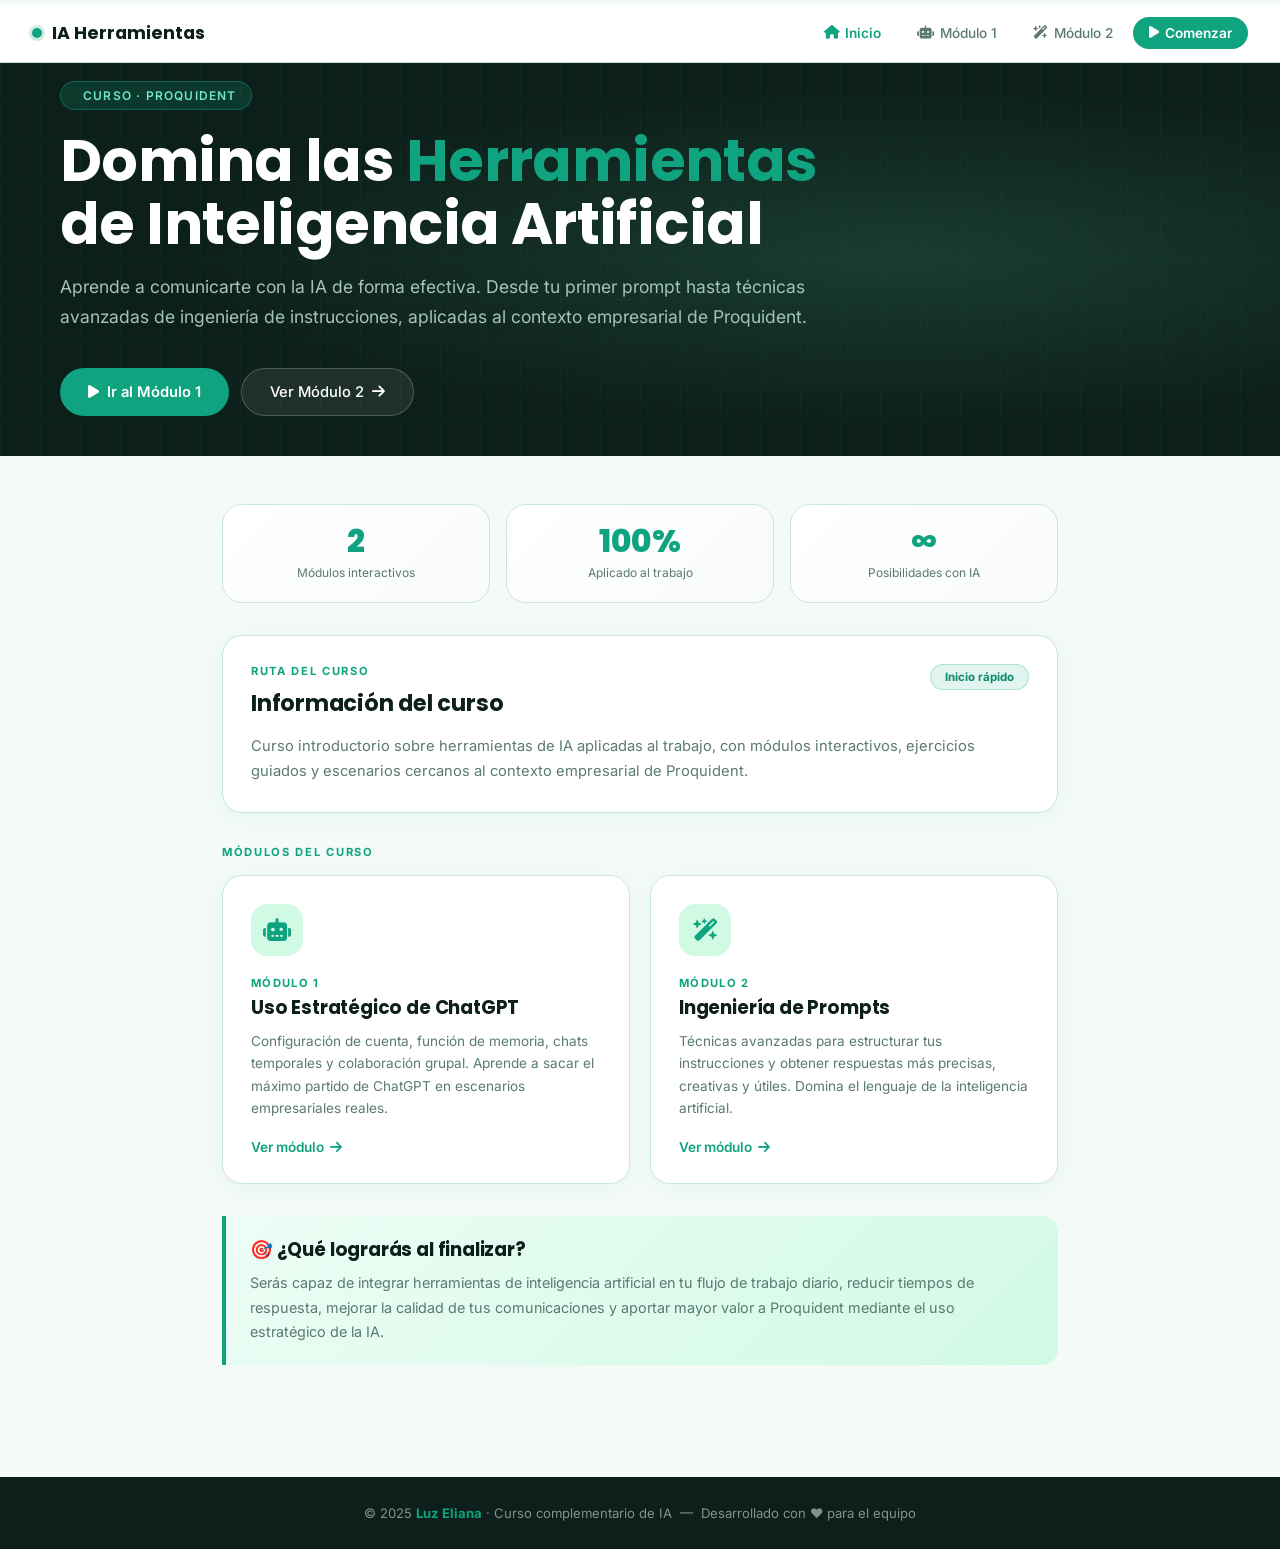
==== commit c6ee952b: "Actualizar Index" ====
--- a/Index.html
+++ b/Index.html
@@ -26,7 +26,7 @@
   <nav class="top-nav">
     <a href="#" class="nav-brand">
       <div class="nav-brand-dot"></div>
-      IA Tools
+      IA Herramientas 
     </a>
     <ul class="nav-links">
       <li><a href="#" class="active"><i class="fa-solid fa-house"></i> Inicio</a></li>
